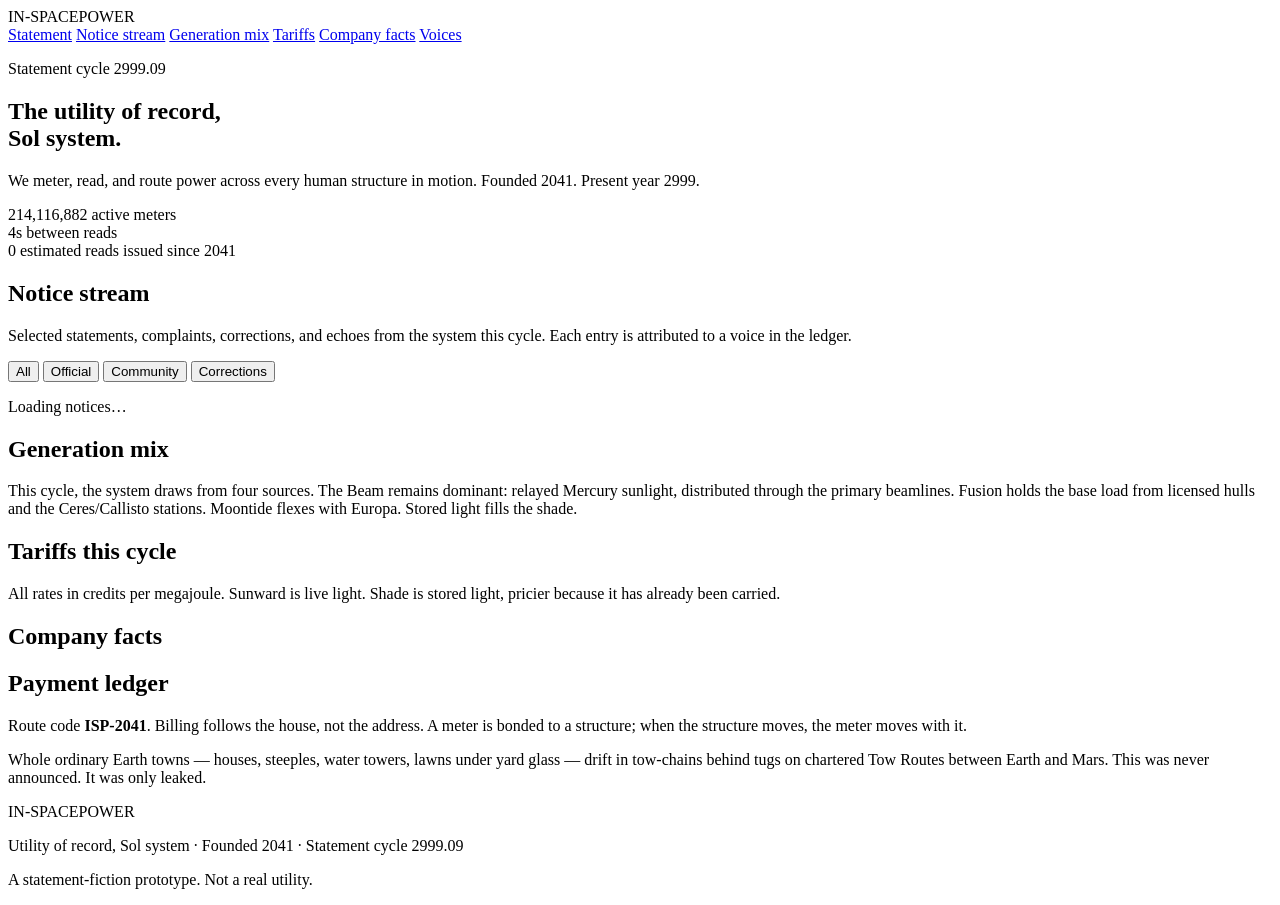
==== site/index.html @ b2b714a3 "2999.09 service: 2 community, 1 staff; chains chain-021..chain-021" ====
<!DOCTYPE html>
<html lang="en">
<head>
<meta charset="utf-8">
<meta name="viewport" content="width=device-width, initial-scale=1">
<title>In-Space Power — Statement Cycle 2999.09</title>
<meta name="description" content="In-Space Power is the utility of record for the Sol system. Founded 2041. Present statement cycle 2999.09.">
<link rel="stylesheet" href="/styles.css">
</head>
<body>
<header class="site-header">
  <div class="wordmark">
    <span class="word-in">IN-SPACE</span><span class="word-power">POWER</span>
  </div>
  <nav class="site-nav" aria-label="Primary">
    <a href="#statement">Statement</a>
    <a href="#stream">Notice stream</a>
    <a href="#mix">Generation mix</a>
    <a href="#tariffs">Tariffs</a>
    <a href="#facts">Company facts</a>
    <a href="/personas">Voices</a>
  </nav>
</header>

<main>
  <section class="hero" id="statement">
    <p class="cycle-label">Statement cycle <time datetime="2999-09" id="cycleTime">2999.09</time></p>
    <h1 class="hero-title">The utility of record,<br>Sol system.</h1>
    <p class="hero-lede">We meter, read, and route power across every human structure in motion. Founded <span class="num" id="foundedYear">2041</span>. Present year <span class="num" id="presentYear">2999</span>.</p>
    <div class="hero-stats" id="heroStats">
      <div class="stat">
        <span class="stat-value" id="activeMeters">214,116,882</span>
        <span class="stat-label">active meters</span>
      </div>
      <div class="stat">
        <span class="stat-value" id="readInterval">4s</span>
        <span class="stat-label">between reads</span>
      </div>
      <div class="stat">
        <span class="stat-value" id="estimatedReads">0</span>
        <span class="stat-label">estimated reads issued since 2041</span>
      </div>
    </div>
  </section>

  <section class="stream" id="stream">
    <h2>Notice stream</h2>
    <p class="stream-lede">Selected statements, complaints, corrections, and echoes from the system this cycle. Each entry is attributed to a voice in the ledger.</p>
    <div class="stream-controls">
      <button class="stream-filter active" data-filter="all">All</button>
      <button class="stream-filter" data-filter="staff">Official</button>
      <button class="stream-filter" data-filter="community">Community</button>
      <button class="stream-filter" data-filter="canon">Corrections</button>
    </div>
    <div class="stream-entries" id="streamEntries">
      <p class="stream-loading">Loading notices…</p>
    </div>
  </section>

  <section class="mix" id="mix">
    <div class="mix-text">
      <h2>Generation mix</h2>
      <p>This cycle, the system draws from four sources. The Beam remains dominant: relayed Mercury sunlight, distributed through the primary beamlines. Fusion holds the base load from licensed hulls and the Ceres/Callisto stations. Moontide flexes with Europa. Stored light fills the shade.</p>
    </div>
    <div class="mix-chart" id="mixChart" role="img" aria-label="Generation mix chart">
      <!-- chart rendered by JS -->
    </div>
    <dl class="mix-legend" id="mixLegend">
      <!-- legend rendered by JS -->
    </dl>
  </section>

  <section class="tariffs" id="tariffs">
    <h2>Tariffs this cycle</h2>
    <p class="tariffs-lede">All rates in credits per megajoule. Sunward is live light. Shade is stored light, pricier because it has already been carried.</p>
    <div class="plans" id="plans">
      <!-- rendered by JS -->
    </div>
  </section>

  <section class="facts" id="facts">
    <h2>Company facts</h2>
    <div class="facts-grid" id="factsGrid">
      <!-- rendered by JS -->
    </div>
  </section>

  <section class="ledger" id="ledger">
    <h2>Payment ledger</h2>
    <p class="ledger-lede">Route code <strong>ISP-2041</strong>. Billing follows the house, not the address. A meter is bonded to a structure; when the structure moves, the meter moves with it.</p>
    <div class="ledger-entries" id="ledgerEntries">
      <!-- rendered by JS -->
    </div>
    <p class="ledger-note">Whole ordinary Earth towns — houses, steeples, water towers, lawns under yard glass — drift in tow-chains behind tugs on chartered Tow Routes between Earth and Mars. This was never announced. It was only leaked.</p>
  </section>
</main>

<footer class="site-footer">
  <p><span class="wordmark-small"><span class="word-in">IN-SPACE</span><span class="word-power">POWER</span></span></p>
  <p>Utility of record, Sol system · Founded 2041 · Statement cycle 2999.09</p>
  <p class="footer-note">A statement-fiction prototype. Not a real utility.</p>
</footer>

<script src="/site.js"></script>
</body>
</html>
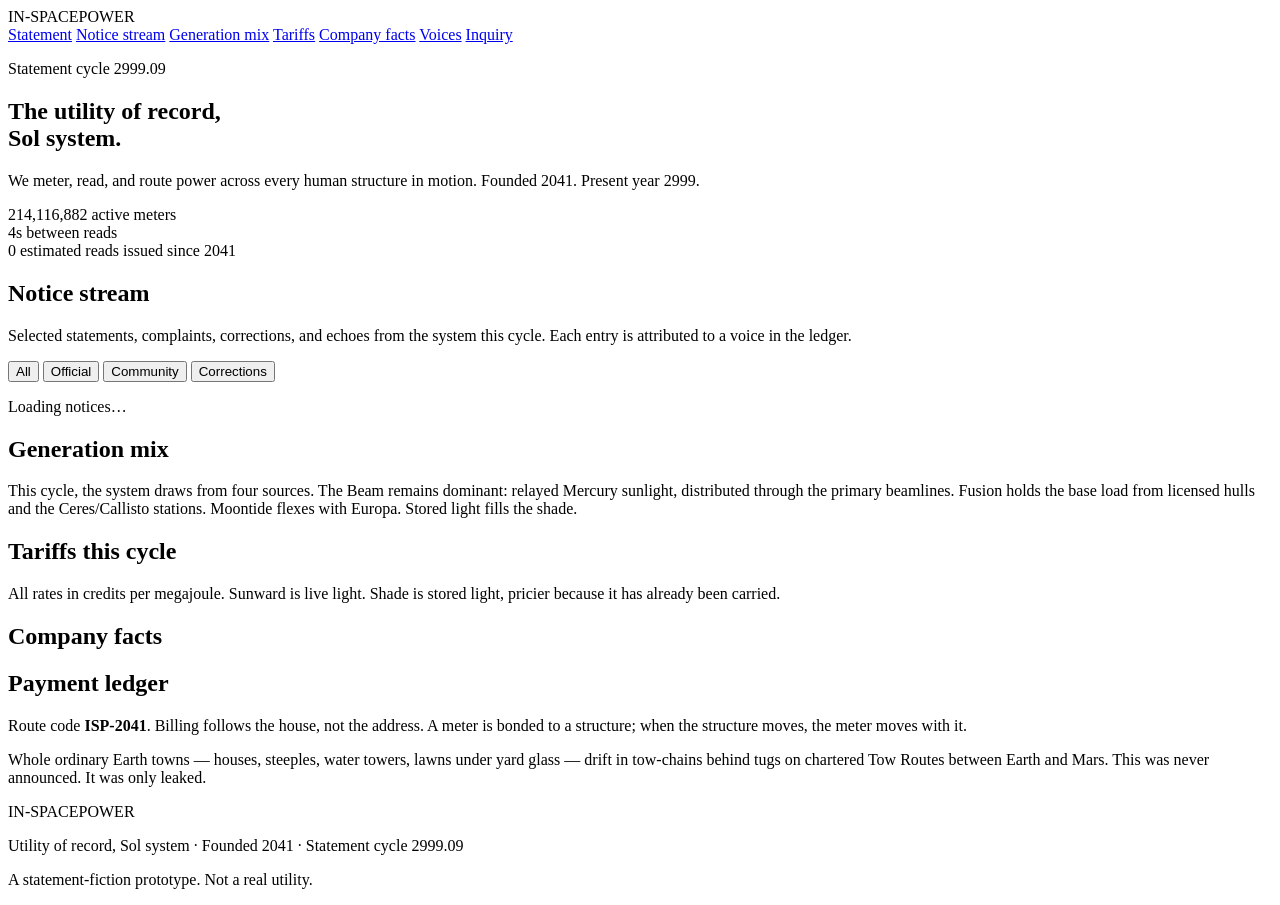
==== commit 9bcbed4e: "2999.09 service: 2 community, 2 staff; chains chain-029..chain-030" ====
--- a/site/index.html
+++ b/site/index.html
@@ -19,6 +19,7 @@
     <a href="#tariffs">Tariffs</a>
     <a href="#facts">Company facts</a>
     <a href="/personas">Voices</a>
+    <a href="/inquiry.html">Inquiry</a>
   </nav>
 </header>
 
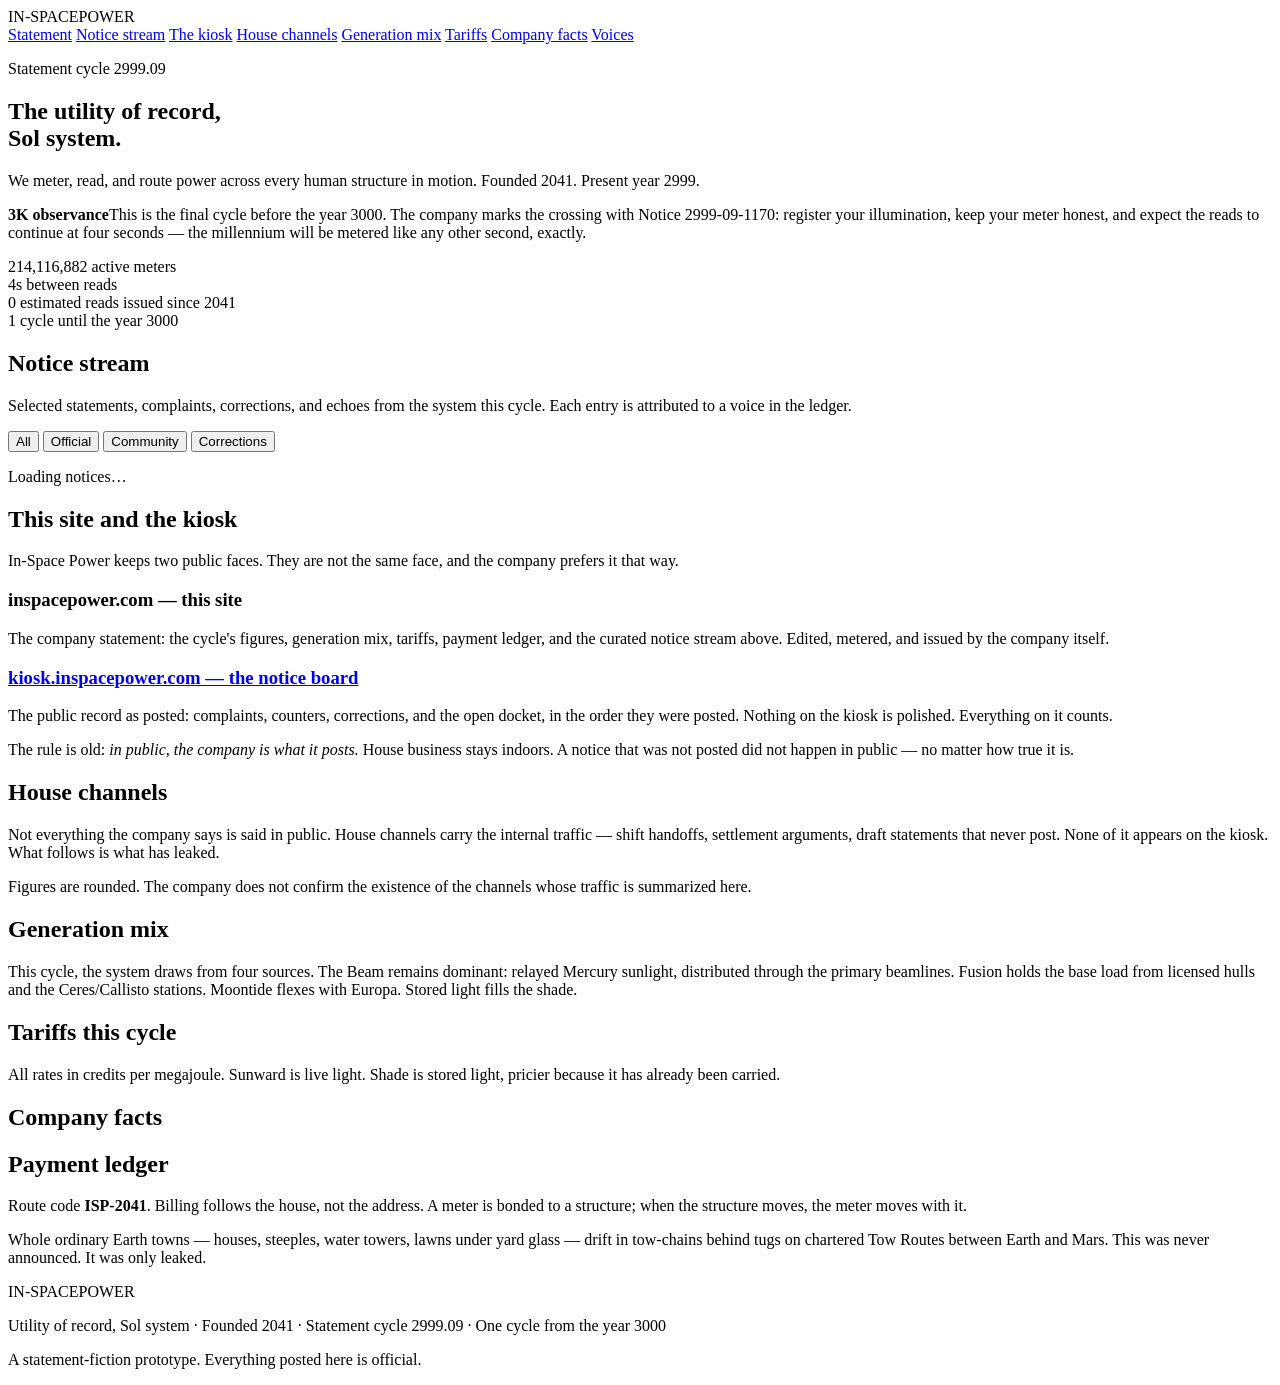
==== commit 2aecd12a: "house channels + incidents: internal comms generator, incident statements, kiosk audience filter, si" ====
--- a/site/index.html
+++ b/site/index.html
@@ -15,19 +15,21 @@
   <nav class="site-nav" aria-label="Primary">
     <a href="#statement">Statement</a>
     <a href="#stream">Notice stream</a>
+    <a href="#kiosk">The kiosk</a>
+    <a href="#channels">House channels</a>
     <a href="#mix">Generation mix</a>
     <a href="#tariffs">Tariffs</a>
     <a href="#facts">Company facts</a>
     <a href="/personas">Voices</a>
-    <a href="/inquiry.html">Inquiry</a>
   </nav>
 </header>
 
 <main>
   <section class="hero" id="statement">
-    <p class="cycle-label">Statement cycle <time datetime="2999-09" id="cycleTime">2999.09</time></p>
+    <p class="cycle-label">Statement cycle <time datetime="2999-09" id="cycleTime">2999.09</time><span id="cycleDay"></span></p>
     <h1 class="hero-title">The utility of record,<br>Sol system.</h1>
     <p class="hero-lede">We meter, read, and route power across every human structure in motion. Founded <span class="num" id="foundedYear">2041</span>. Present year <span class="num" id="presentYear">2999</span>.</p>
+    <p class="hero-celebration"><strong>3K observance</strong>This is the final cycle before the year 3000. The company marks the crossing with Notice 2999-09-1170: register your illumination, keep your meter honest, and expect the reads to continue at four seconds — the millennium will be metered like any other second, exactly.</p>
     <div class="hero-stats" id="heroStats">
       <div class="stat">
         <span class="stat-value" id="activeMeters">214,116,882</span>
@@ -41,21 +43,51 @@
         <span class="stat-value" id="estimatedReads">0</span>
         <span class="stat-label">estimated reads issued since 2041</span>
       </div>
+      <div class="stat">
+        <span class="stat-value">1</span>
+        <span class="stat-label">cycle until the year 3000</span>
+      </div>
     </div>
   </section>
 
   <section class="stream" id="stream">
     <h2>Notice stream</h2>
     <p class="stream-lede">Selected statements, complaints, corrections, and echoes from the system this cycle. Each entry is attributed to a voice in the ledger.</p>
+    <p class="stream-count" id="streamCount"></p>
     <div class="stream-controls">
-      <button class="stream-filter active" data-filter="all">All</button>
-      <button class="stream-filter" data-filter="staff">Official</button>
-      <button class="stream-filter" data-filter="community">Community</button>
-      <button class="stream-filter" data-filter="canon">Corrections</button>
+      <button class="stream-filter active" data-filter="all" aria-pressed="true">All</button>
+      <button class="stream-filter" data-filter="staff" aria-pressed="false">Official</button>
+      <button class="stream-filter" data-filter="community" aria-pressed="false">Community</button>
+      <button class="stream-filter" data-filter="canon" aria-pressed="false">Corrections</button>
     </div>
     <div class="stream-entries" id="streamEntries">
       <p class="stream-loading">Loading notices…</p>
     </div>
+    <div class="stream-pager" id="streamPager"></div>
+  </section>
+
+  <section class="kiosk" id="kiosk">
+    <h2>This site and the kiosk</h2>
+    <p class="kiosk-lede">In-Space Power keeps two public faces. They are not the same face, and the company prefers it that way.</p>
+    <div class="kiosk-cards">
+      <article class="kiosk-card">
+        <h3>inspacepower.com — this site</h3>
+        <p>The company statement: the cycle's figures, generation mix, tariffs, payment ledger, and the curated notice stream above. Edited, metered, and issued by the company itself.</p>
+      </article>
+      <article class="kiosk-card">
+        <h3><a href="https://kiosk.inspacepower.com">kiosk.inspacepower.com — the notice board</a></h3>
+        <p>The public record as posted: complaints, counters, corrections, and the open docket, in the order they were posted. Nothing on the kiosk is polished. Everything on it counts.</p>
+      </article>
+    </div>
+    <p class="kiosk-rule">The rule is old: <em>in public, the company is what it posts.</em> House business stays indoors. A notice that was not posted did not happen in public — no matter how true it is.</p>
+  </section>
+
+  <section class="channels" id="channels">
+    <h2>House channels</h2>
+    <p class="channels-lede">Not everything the company says is said in public. House channels carry the internal traffic — shift handoffs, settlement arguments, draft statements that never post. None of it appears on the kiosk. What follows is what has leaked.</p>
+    <p class="channels-count" id="channelsCount"></p>
+    <div class="channels-entries" id="channelsEntries"></div>
+    <p class="channels-note">Figures are rounded. The company does not confirm the existence of the channels whose traffic is summarized here.</p>
   </section>
 
   <section class="mix" id="mix">
@@ -98,8 +130,8 @@
 
 <footer class="site-footer">
   <p><span class="wordmark-small"><span class="word-in">IN-SPACE</span><span class="word-power">POWER</span></span></p>
-  <p>Utility of record, Sol system · Founded 2041 · Statement cycle 2999.09</p>
-  <p class="footer-note">A statement-fiction prototype. Not a real utility.</p>
+  <p>Utility of record, Sol system · Founded 2041 · Statement cycle 2999.09 · One cycle from the year 3000</p>
+  <p class="footer-note">A statement-fiction prototype. Everything posted here is official.</p>
 </footer>
 
 <script src="/site.js"></script>
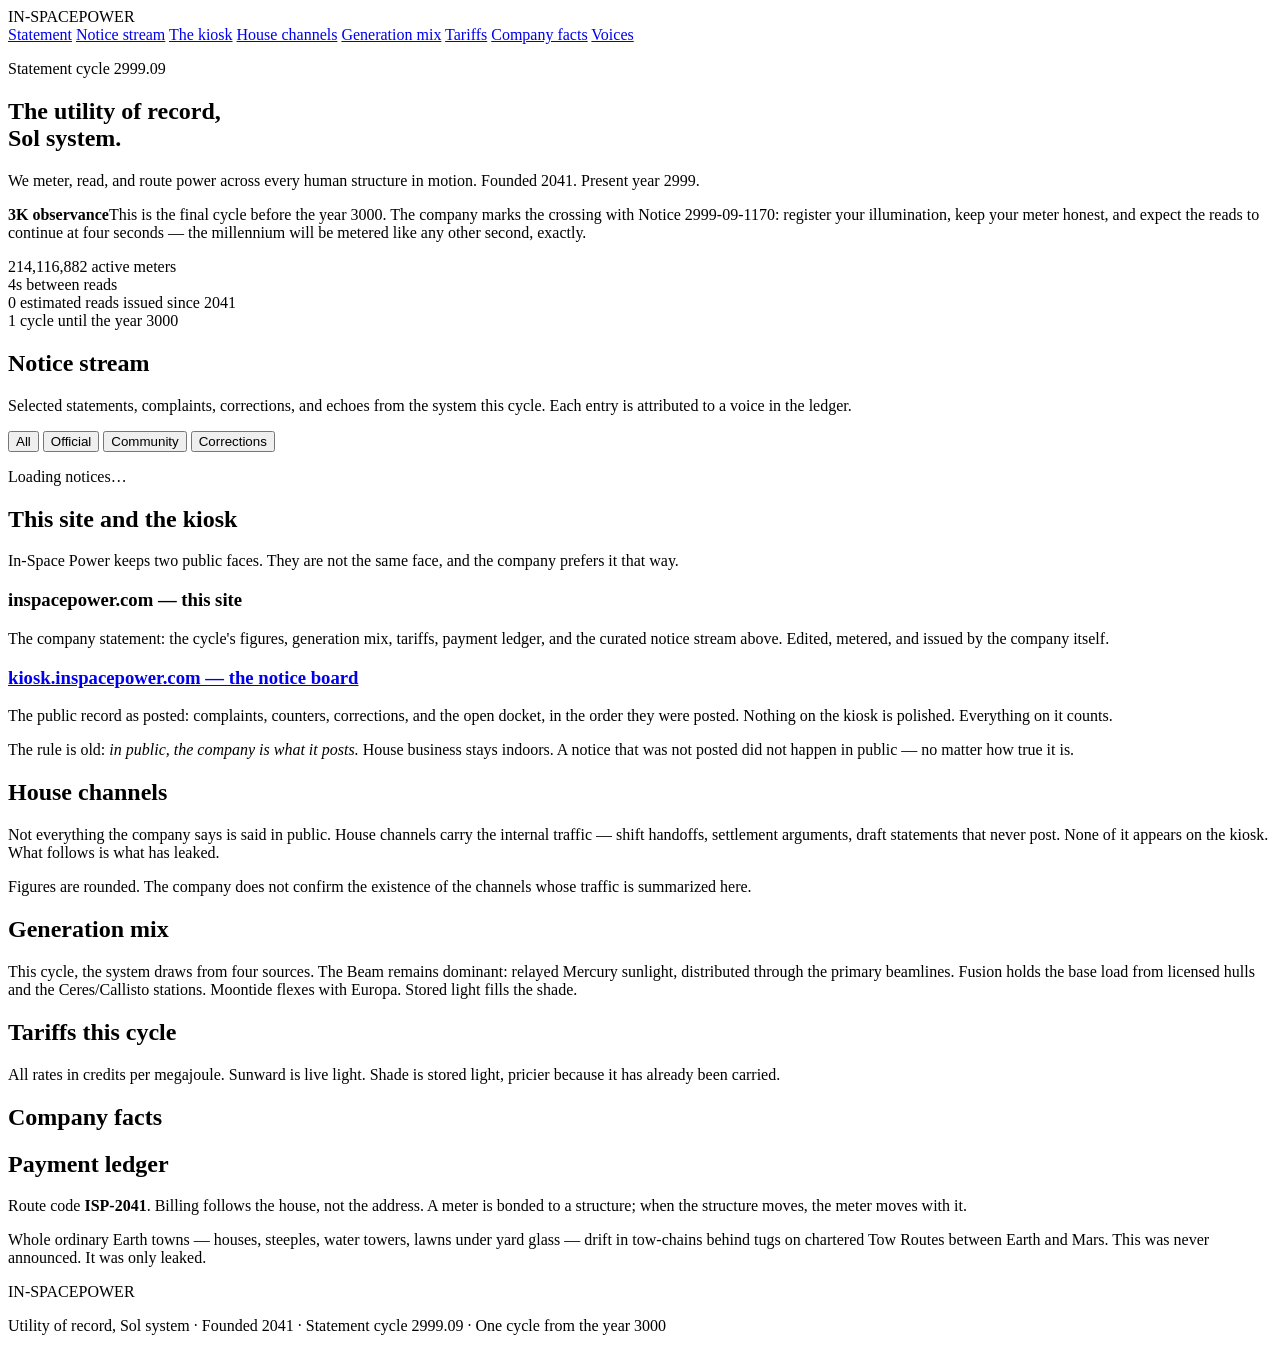
==== commit 7144b80c: "drop fiction disclaimer from footer" ====
--- a/site/index.html
+++ b/site/index.html
@@ -131,7 +131,6 @@
 <footer class="site-footer">
   <p><span class="wordmark-small"><span class="word-in">IN-SPACE</span><span class="word-power">POWER</span></span></p>
   <p>Utility of record, Sol system · Founded 2041 · Statement cycle 2999.09 · One cycle from the year 3000</p>
-  <p class="footer-note">A statement-fiction prototype. Everything posted here is official.</p>
 </footer>
 
 <script src="/site.js"></script>
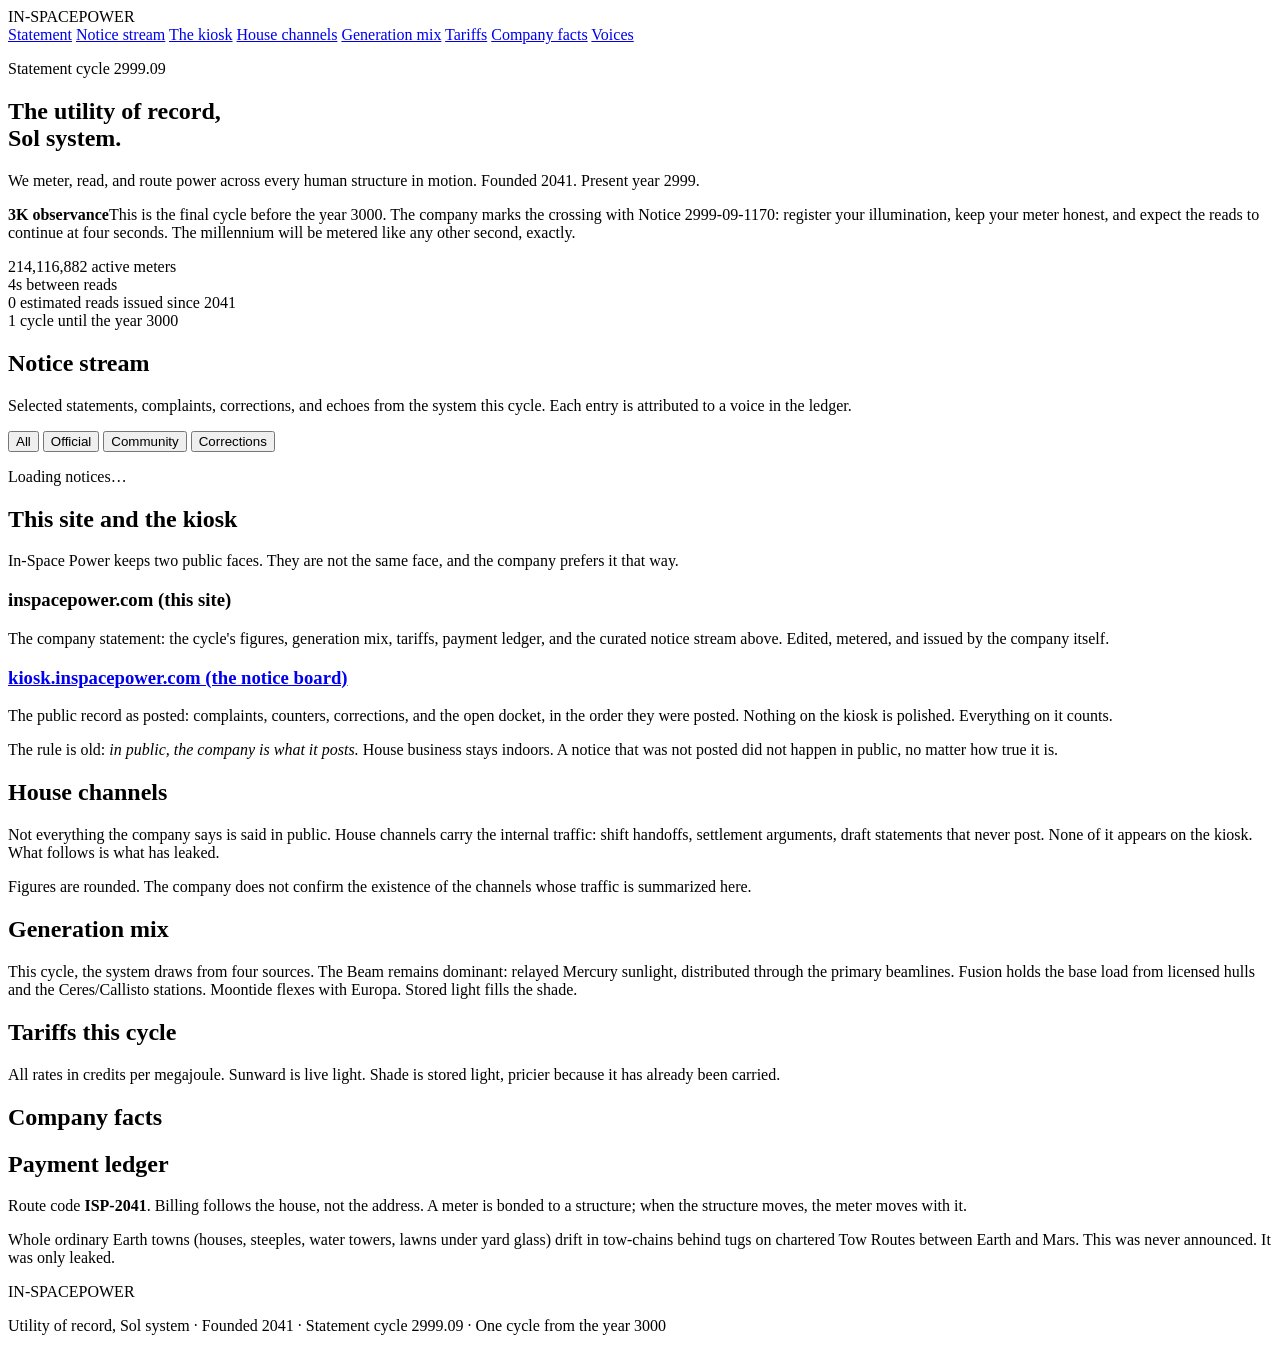
==== commit 46e6ce31: "remove em dashes throughout; ban them in generation style rules - site: titles use |, attribution/by" ====
--- a/site/index.html
+++ b/site/index.html
@@ -3,7 +3,7 @@
 <head>
 <meta charset="utf-8">
 <meta name="viewport" content="width=device-width, initial-scale=1">
-<title>In-Space Power — Statement Cycle 2999.09</title>
+<title>In-Space Power | Statement Cycle 2999.09</title>
 <meta name="description" content="In-Space Power is the utility of record for the Sol system. Founded 2041. Present statement cycle 2999.09.">
 <link rel="stylesheet" href="/styles.css">
 </head>
@@ -29,7 +29,7 @@
     <p class="cycle-label">Statement cycle <time datetime="2999-09" id="cycleTime">2999.09</time><span id="cycleDay"></span></p>
     <h1 class="hero-title">The utility of record,<br>Sol system.</h1>
     <p class="hero-lede">We meter, read, and route power across every human structure in motion. Founded <span class="num" id="foundedYear">2041</span>. Present year <span class="num" id="presentYear">2999</span>.</p>
-    <p class="hero-celebration"><strong>3K observance</strong>This is the final cycle before the year 3000. The company marks the crossing with Notice 2999-09-1170: register your illumination, keep your meter honest, and expect the reads to continue at four seconds — the millennium will be metered like any other second, exactly.</p>
+    <p class="hero-celebration"><strong>3K observance</strong>This is the final cycle before the year 3000. The company marks the crossing with Notice 2999-09-1170: register your illumination, keep your meter honest, and expect the reads to continue at four seconds. The millennium will be metered like any other second, exactly.</p>
     <div class="hero-stats" id="heroStats">
       <div class="stat">
         <span class="stat-value" id="activeMeters">214,116,882</span>
@@ -71,20 +71,20 @@
     <p class="kiosk-lede">In-Space Power keeps two public faces. They are not the same face, and the company prefers it that way.</p>
     <div class="kiosk-cards">
       <article class="kiosk-card">
-        <h3>inspacepower.com — this site</h3>
+        <h3>inspacepower.com (this site)</h3>
         <p>The company statement: the cycle's figures, generation mix, tariffs, payment ledger, and the curated notice stream above. Edited, metered, and issued by the company itself.</p>
       </article>
       <article class="kiosk-card">
-        <h3><a href="https://kiosk.inspacepower.com">kiosk.inspacepower.com — the notice board</a></h3>
+        <h3><a href="https://kiosk.inspacepower.com">kiosk.inspacepower.com (the notice board)</a></h3>
         <p>The public record as posted: complaints, counters, corrections, and the open docket, in the order they were posted. Nothing on the kiosk is polished. Everything on it counts.</p>
       </article>
     </div>
-    <p class="kiosk-rule">The rule is old: <em>in public, the company is what it posts.</em> House business stays indoors. A notice that was not posted did not happen in public — no matter how true it is.</p>
+    <p class="kiosk-rule">The rule is old: <em>in public, the company is what it posts.</em> House business stays indoors. A notice that was not posted did not happen in public, no matter how true it is.</p>
   </section>
 
   <section class="channels" id="channels">
     <h2>House channels</h2>
-    <p class="channels-lede">Not everything the company says is said in public. House channels carry the internal traffic — shift handoffs, settlement arguments, draft statements that never post. None of it appears on the kiosk. What follows is what has leaked.</p>
+    <p class="channels-lede">Not everything the company says is said in public. House channels carry the internal traffic: shift handoffs, settlement arguments, draft statements that never post. None of it appears on the kiosk. What follows is what has leaked.</p>
     <p class="channels-count" id="channelsCount"></p>
     <div class="channels-entries" id="channelsEntries"></div>
     <p class="channels-note">Figures are rounded. The company does not confirm the existence of the channels whose traffic is summarized here.</p>
@@ -124,7 +124,7 @@
     <div class="ledger-entries" id="ledgerEntries">
       <!-- rendered by JS -->
     </div>
-    <p class="ledger-note">Whole ordinary Earth towns — houses, steeples, water towers, lawns under yard glass — drift in tow-chains behind tugs on chartered Tow Routes between Earth and Mars. This was never announced. It was only leaked.</p>
+    <p class="ledger-note">Whole ordinary Earth towns (houses, steeples, water towers, lawns under yard glass) drift in tow-chains behind tugs on chartered Tow Routes between Earth and Mars. This was never announced. It was only leaked.</p>
   </section>
 </main>
 
